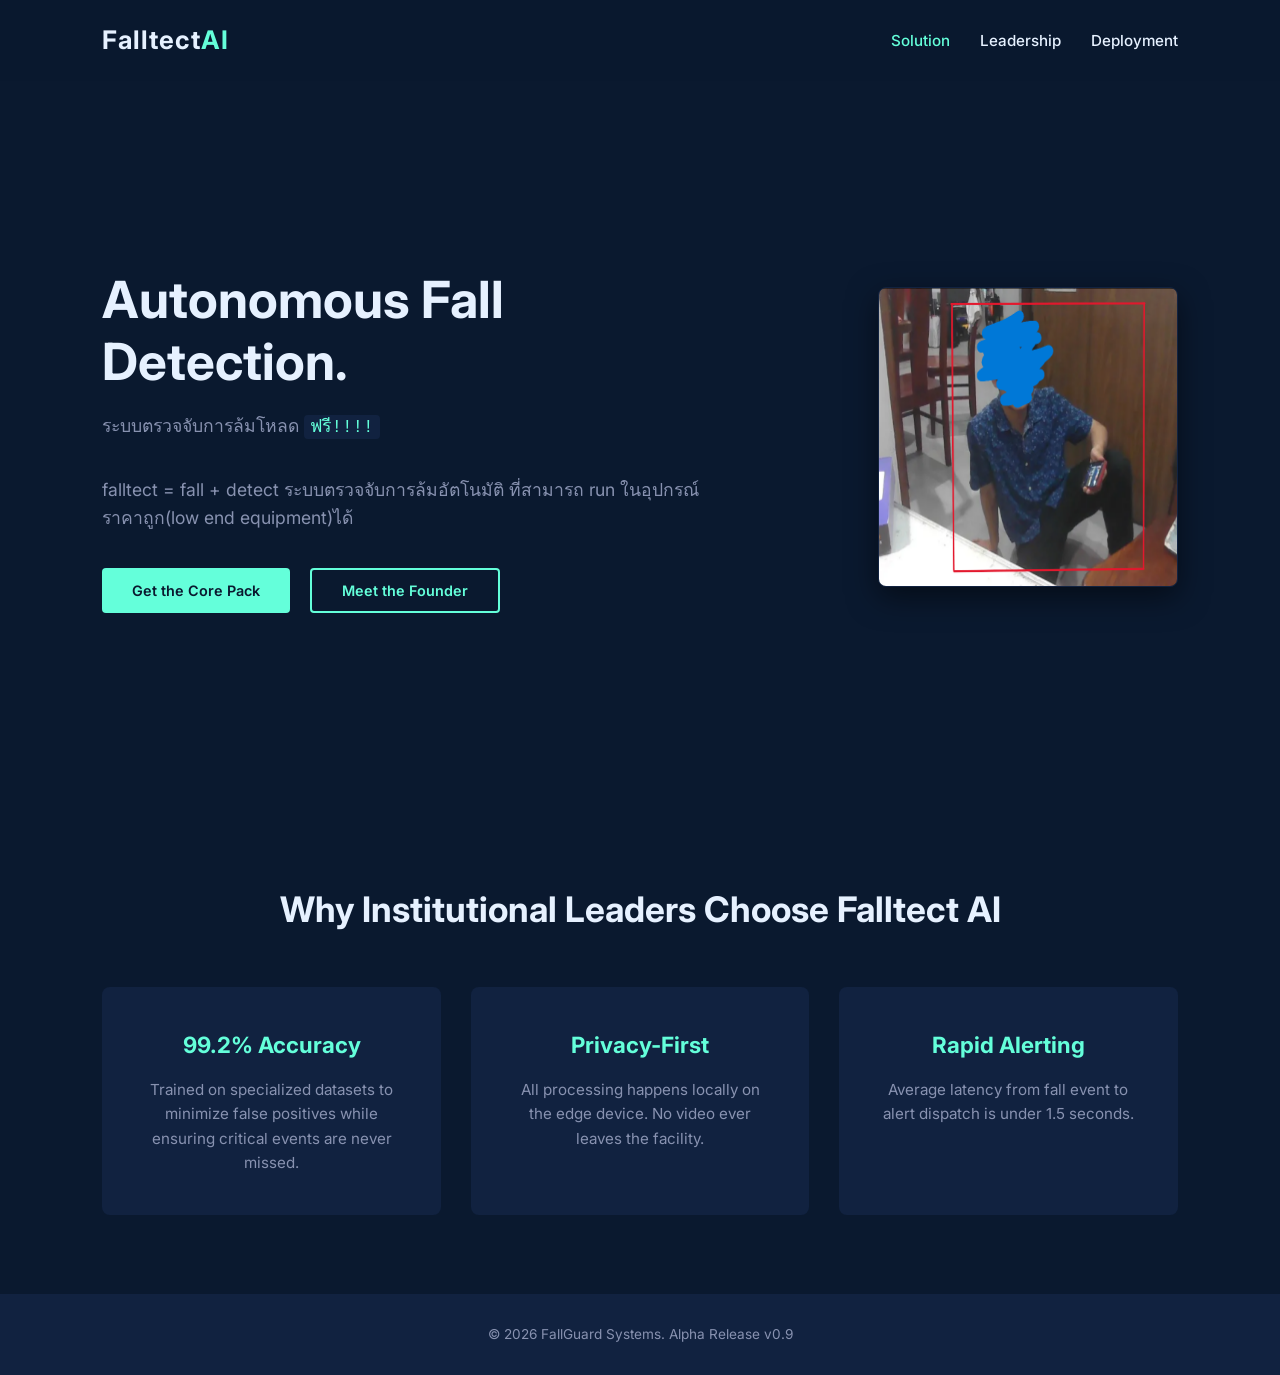
==== index.html @ 5a1389bb "first commit" ====
<!DOCTYPE html>
<html lang="en">
<head>
    <meta charset="UTF-8">
    <meta name="viewport" content="width=device-width, initial-scale=1.0">
    <title>Falltect AI | Non-Invasive Elderly Safety</title>
    <link rel="stylesheet" href="static/static.css">
    <link href="https://fonts.googleapis.com/css2?family=Inter:wght@400;600;700&display=swap" rel="stylesheet">
</head>
<body>
    <nav>
        <div class="logo">Falltect<span>AI</span></div>
        <ul class="nav-links">
            <li><a href="index.html" class="active">Solution</a></li>
            <li><a href="bio.html">Leadership</a></li>
            <li><a href="download.html">Deployment</a></li>
        </ul>
    </nav>

    <main>
        <section class="hero">
            <div class="hero-content">
                <h1>Autonomous Fall Detection.</h1>
                <p>ระบบตรวจจับการล้มโหลด <code>ฟรี!!!!</code></p>
                <p> falltect = fall + detect ระบบตรวจจับการล้มอัตโนมัติ ที่สามารถ run ในอุปกรณ์ราคาถูก(low end equipment)ได้ </p>
                <div class="cta-group">
                    <button class="btn-primary" onclick="navigateTo('download.html')">Get the Core Pack</button>
                    <button class="btn-secondary" onclick="navigateTo('bio.html')">Meet the Founder</button>
                </div>
            </div>
            <div class="hero-image">
                <img src="static/asset/alertexample.png" alt="FallGuard AI Interface" width="300" height="300">
            </div>
        </section>

        <section class="features">
            <h2>Why Institutional Leaders Choose Falltect AI</h2>
            <div class="feature-grid">
                <div class="feature-card">
                    <h3>99.2% Accuracy</h3>
                    <p>Trained on specialized datasets to minimize false positives while ensuring critical events are never missed.</p>
                </div>
                <div class="feature-card">
                    <h3>Privacy-First</h3>
                    <p>All processing happens locally on the edge device. No video ever leaves the facility.</p>
                </div>
                <div class="feature-card">
                    <h3>Rapid Alerting</h3>
                    <p>Average latency from fall event to alert dispatch is under 1.5 seconds.</p>
                </div>
            </div>
        </section>
    </main>

    <footer>
        <p>&copy; 2026 FallGuard Systems. Alpha Release v0.9</p>
    </footer>

    <script src="static/script.js"></script>
</body>
</html>
---- static/static.css ----
/* --- CSS VARIABLES & RESET --- */
:root {
    --bg-primary: #0a192f;
    --bg-secondary: #112240;
    --acc-primary: #64ffda;
    --acc-secondary: #0a192f;
    --txt-main: #e6f1ff;
    --txt-muted: #8892b0;
    --font-stack: 'Inter', -apple-system, sans-serif;
}

* { margin: 0; padding: 0; box-sizing: border-box; }

body {
    background-color: var(--bg-primary);
    color: var(--txt-main);
    font-family: var(--font-stack);
    line-height: 1.6;
    overflow-x: hidden;
}

main { padding-bottom: 80px; } /* Footer spacing */

/* --- NAVIGATION --- */
nav {
    display: flex;
    justify-content: space-between;
    align-items: center;
    padding: 20px 8%;
    background-color: rgba(10, 25, 47, 0.95);
    position: sticky;
    top: 0;
    z-index: 1000;
}

.logo {
    font-size: 1.6rem;
    font-weight: 700;
    color: var(--txt-main);
    letter-spacing: 1px;
}

.logo span { color: var(--acc-primary); }

.nav-links { display: flex; list-style: none; gap: 30px; }

.nav-links a {
    text-decoration: none;
    color: var(--txt-main);
    font-weight: 500;
    font-size: 0.95rem;
    transition: all 0.3s ease;
}

.nav-links a:hover, .nav-links a.active { color: var(--acc-primary); }

/* --- BUTTONS --- */
.btn-primary, .btn-secondary, .btn-primary-small {
    padding: 12px 30px;
    border-radius: 4px;
    font-weight: 600;
    cursor: pointer;
    transition: all 0.3s ease;
    font-family: var(--font-stack);
    font-size: 0.9rem;
}

.btn-primary {
    background-color: var(--acc-primary);
    color: var(--acc-secondary);
    border: none;
}

.btn-primary:hover { background-color: #52e0c4; transform: translateY(-2px); }

.btn-secondary {
    background-color: transparent;
    color: var(--acc-primary);
    border: 2px solid var(--acc-primary);
}

.btn-secondary:hover { background-color: rgba(100, 255, 218, 0.1); }

.btn-primary-small {
    padding: 8px 20px;
    background-color: var(--acc-primary);
    color: var(--acc-secondary);
    border: none;
    margin-top: 10px;
}

/* --- MAIN PAGE (INDEX) --- */
.hero {
    display: flex;
    align-items: center;
    justify-content: space-between;
    padding: 80px 8%;
    min-height: 80vh;
    gap: 50px;
}

.hero-content { flex: 1; max-width: 600px; }

.hero h1 { font-size: 3.2rem; line-height: 1.2; margin-bottom: 20px; }

.hero p { color: var(--txt-muted); font-size: 1.1rem; margin-bottom: 35px; }

.cta-group { display: flex; gap: 20px; }

.hero-image img {
    max-width: 100%;
    border-radius: 8px;
    box-shadow: 0 10px 30px rgba(0,0,0,0.5);
    border: 1px solid var(--bg-secondary);
}

.features { padding: 80px 8%; text-align: center; }

.features h2 { font-size: 2.2rem; margin-bottom: 50px; }

.feature-grid {
    display: grid;
    grid-template-columns: repeat(auto-fit, minmax(280px, 1fr));
    gap: 30px;
}

.feature-card {
    background-color: var(--bg-secondary);
    padding: 40px;
    border-radius: 8px;
    transition: transform 0.3s ease;
}

.feature-card:hover { transform: translateY(-5px); border-bottom: 2px solid var(--acc-primary); }

.feature-card h3 { font-size: 1.4rem; color: var(--acc-primary); margin-bottom: 15px; }

.feature-card p { color: var(--txt-muted); font-size: 0.95rem; }

/* --- BIO PAGE --- */
.bio-section { padding: 100px 8%; }

.bio-container {
    display: flex;
    gap: 60px;
    align-items: center;
    max-width: 1000px;
    margin: 0 auto;
}

.profile-img {
    width: 300px;
    height: 300px;
    border-radius: 50%;
    border: 4px solid var(--acc-primary);
    box-shadow: 0 10px 30px rgba(0,0,0,0.3);
}

.bio-text h1 { font-size: 2.8rem; margin-bottom: 5px; }

.bio-text h2 {
    font-size: 1.2rem;
    color: var(--acc-primary);
    font-weight: 500;
    margin-bottom: 25px;
    text-transform: uppercase;
    letter-spacing: 1px;
}

.bio-text p { color: var(--txt-muted); margin-bottom: 20px; max-width: 650px; }

/* --- DOWNLOAD PAGE --- */
.download-hero { text-align: center; padding: 80px 8% 40px; }

.download-hero h1 { font-size: 3rem; }

.download-hero p { color: var(--txt-muted); font-size: 1.1rem; margin-top: 10px; }

.download-grid {
    display: grid;
    grid-template-columns: 1.5fr 1fr;
    gap: 50px;
    padding: 40px 8% 80px;
}

.vdo-container, .process-container {
    background-color: var(--bg-secondary);
    padding: 40px;
    border-radius: 8px;
}

.vdo-placeholder {
    margin-top: 20px;
    border: 2px solid var(--bg-primary);
    border-radius: 4px;
    overflow: hidden;
}

.setup-steps { list-style: none; counter-reset: step; margin-top: 20px; }

.setup-steps li {
    position: relative;
    padding-left: 50px;
    margin-bottom: 30px;
}

.setup-steps li::before {
    counter-increment: step;
    content: counter(step);
    position: absolute;
    left: 0;
    top: 0;
    width: 35px;
    height: 35px;
    background-color: transparent;
    border: 2px solid var(--acc-primary);
    color: var(--acc-primary);
    border-radius: 50%;
    display: flex;
    justify-content: center;
    align-items: center;
    font-weight: 700;
}

.setup-steps strong { display: block; font-size: 1.1rem; color: var(--txt-main); margin-bottom: 5px;}

.setup-steps p { color: var(--txt-muted); font-size: 0.9rem;}

/* --- FOOTER --- */
footer {
    text-align: center;
    padding: 30px 0;
    background-color: var(--bg-secondary);
    width: 100%;
    position: absolute;
    bottom: 0;
}

footer p { color: var(--txt-muted); font-size: 0.85rem; }

html { position: relative; min-height: 100%; }

/* --- RESPONSIVE DESIGN --- */
@media (max-width: 768px) {
    nav { flex-direction: column; gap: 15px; }
    .hero { flex-direction: column; text-align: center; padding: 40px 5%; }
    .hero h1 { font-size: 2.2rem; }
    .cta-group { justify-content: center; }
    .bio-container { flex-direction: column; text-align: center; gap: 30px;}
    .download-grid { grid-template-columns: 1fr; gap: 30px;}
}

/* --- UPDATED DOWNLOAD LAYOUT --- */

.vdo-main-container {
    max-width: 900px;
    margin: 40px auto;
    padding: 0 5%;
}

.vdo-wrapper {
    position: relative;
    border: 2px solid var(--bg-secondary);
    border-radius: 12px;
    overflow: hidden;
    box-shadow: 0 20px 40px rgba(0,0,0,0.4);
}

.step-visualizer {
    padding: 60px 10%;
    display: flex;
    flex-direction: column;
    gap: 80px;
}

.step-card {
    display: grid;
    grid-template-columns: 1fr 1fr;
    align-items: center;
    gap: 60px;
}

.step-card.reverse {
    direction: rtl; /* Swaps the order of the image and text */
}

.step-card.reverse .step-info {
    direction: ltr; /* Keeps text reading correctly */
}

.step-number {
    font-size: 4rem;
    font-weight: 800;
    color: rgba(100, 255, 218, 0.1);
    display: block;
    line-height: 1;
    margin-bottom: -20px;
}

.step-info h2 {
    font-size: 2rem;
    margin-bottom: 15px;
    color: var(--acc-primary);
}

.step-info p {
    color: var(--txt-muted);
    font-size: 1.1rem;
    margin-bottom: 20px;
}

.step-image img {
    width: 100%;
    border-radius: 8px;
    border: 1px solid var(--bg-secondary);
    transition: transform 0.4s ease;
}

.step-image img:hover {
    transform: scale(1.02);
}

code {
    background: var(--bg-secondary);
    padding: 2px 6px;
    color: var(--acc-primary);
    border-radius: 4px;
}

/* Responsive fix for cards */
@media (max-width: 900px) {
    .step-card, .step-card.reverse {
        grid-template-columns: 1fr;
        text-align: center;
        direction: ltr;
    }
    .step-card.reverse .step-info { text-align: center; }
    .vdo-wrapper iframe { height: 300px; }
}

/* --- AWARDS SECTION --- */
.awards-section {
    padding: 80px 8%;
    background-color: var(--bg-secondary); /* Contrast from the main bio section */
    border-top: 1px solid rgba(100, 255, 218, 0.1);
}

.section-header {
    text-align: center;
    margin-bottom: 60px;
}

.eyebrow {
    color: var(--acc-primary);
    text-transform: uppercase;
    letter-spacing: 2px;
    font-size: 0.8rem;
    font-weight: 700;
}

.section-header h2 {
    font-size: 2.2rem;
    margin-top: 10px;
}

.awards-grid {
    max-width: 1000px;
    margin: 0 auto;
    display: flex;
    flex-direction: column;
    gap: 30px;
}

.award-item {
    display: flex;
    align-items: flex-start;
    gap: 40px;
    padding: 30px;
    background-color: var(--bg-primary);
    border-radius: 4px;
    border-left: 3px solid var(--acc-primary);
    transition: transform 0.3s ease;
}

.award-item:hover {
    transform: translateX(10px);
}

.award-year {
    font-size: 1.2rem;
    font-weight: 700;
    color: var(--acc-primary);
    min-width: 60px;
}

.award-content h3 {
    font-size: 1.3rem;
    margin-bottom: 8px;
    color: var(--txt-main);
}

.award-content p {
    color: var(--txt-muted);
    font-size: 1rem;
    line-height: 1.5;
}

/* Mobile Fix */
@media (max-width: 768px) {
    .award-item {
        flex-direction: column;
        gap: 10px;
    }
}
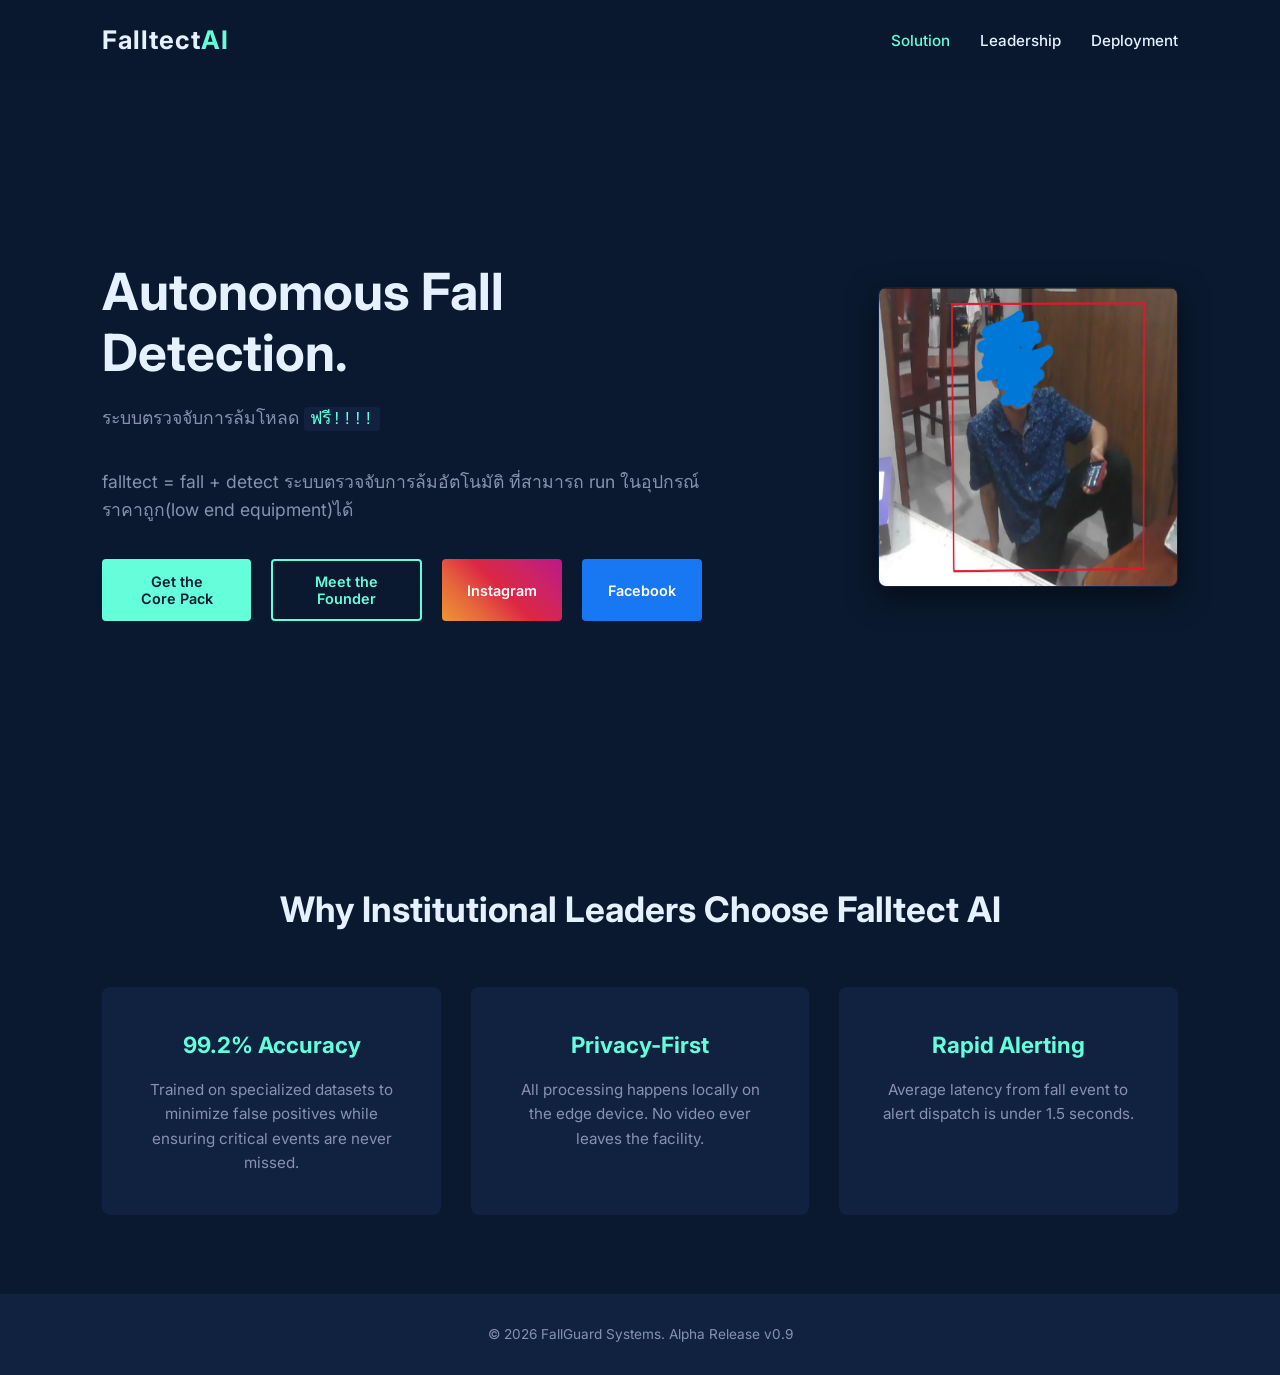
==== commit 3a5ecd5b: "Your descriptive message" ====
--- a/index.html
+++ b/index.html
@@ -26,6 +26,8 @@
                 <div class="cta-group">
                     <button class="btn-primary" onclick="navigateTo('download.html')">Get the Core Pack</button>
                     <button class="btn-secondary" onclick="navigateTo('bio.html')">Meet the Founder</button>
+                    <button class="btn-social btn-ig" onclick="window.open('https://www.instagram.com/nottofall_project/', '_blank')">Instagram</button>
+                    <button class="btn-social btn-fb" onclick="window.open('https://www.facebook.com/profile.php?id=61574333881825', '_blank')">Facebook</button>
                 </div>
             </div>
             <div class="hero-image">
--- a/static/static.css
+++ b/static/static.css
@@ -77,6 +77,38 @@
     background-color: transparent;
     color: var(--acc-primary);
     border: 2px solid var(--acc-primary);
+}.btn-social {
+    padding: 12px 30px;
+    border-radius: 4px; /* Synced to your brand standard */
+    font-weight: 600;
+    cursor: pointer;
+    transition: all 0.3s ease;
+    font-family: var(--font-stack); /* Use your global brand font */
+    font-size: 0.9rem;
+    display: inline-flex;
+    align-items: center;
+    justify-content: center;
+    text-decoration: none;
+    border: none;
+}
+
+/* --- SOCIAL SPECIFIC OVERRIDES --- */
+.btn-social {
+    min-width: 120px;
+    color: #ffffff !important; /* Ensure white text regardless of global link styles */
+}
+
+.btn-ig {
+    background: linear-gradient(45deg, #f09433 0%, #e6683c 25%, #dc2743 50%, #cc2366 75%, #bc1888 100%);
+}
+
+.btn-fb {
+    background-color: #1877F2;
+}
+.btn-social:hover { 
+    filter: brightness(1.1);
+    transform: translateY(-2px); 
+    box-shadow: 0 4px 12px rgba(0, 0, 0, 0.15);
 }
 
 .btn-secondary:hover { background-color: rgba(100, 255, 218, 0.1); }
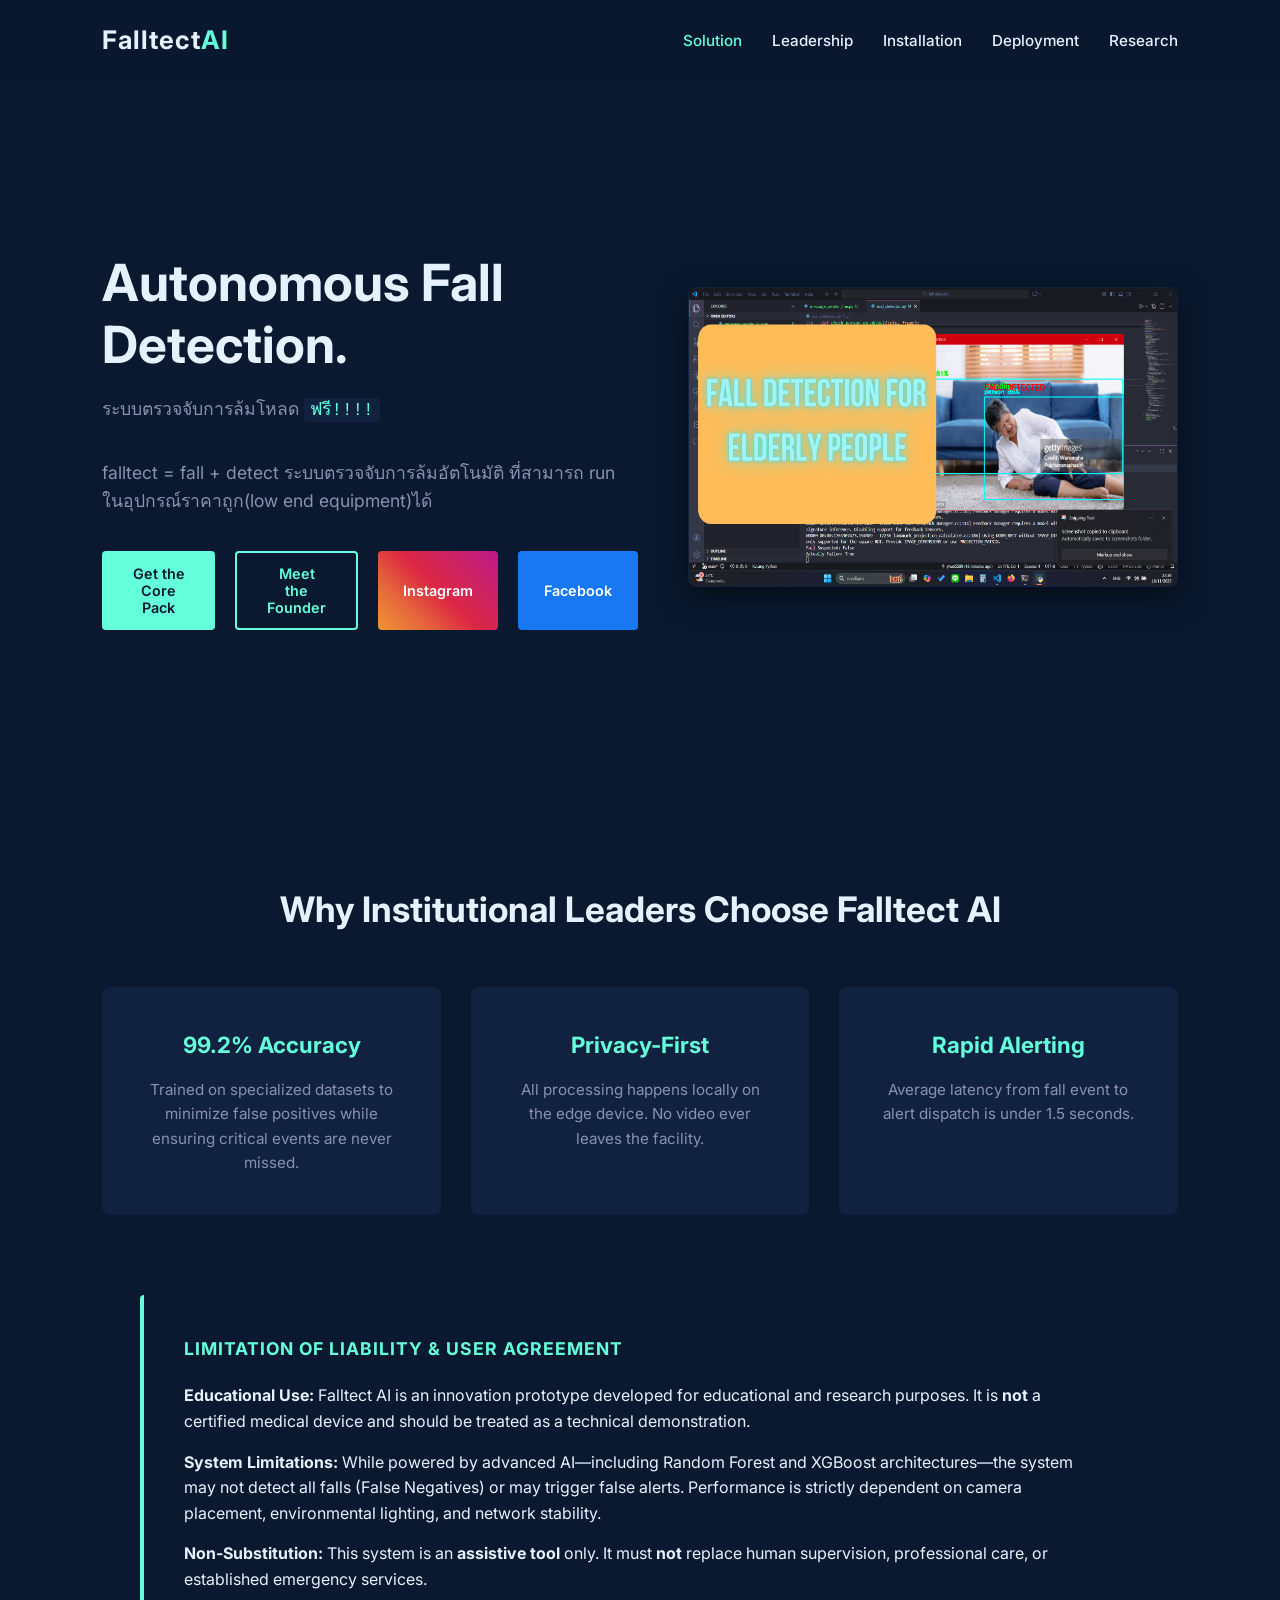
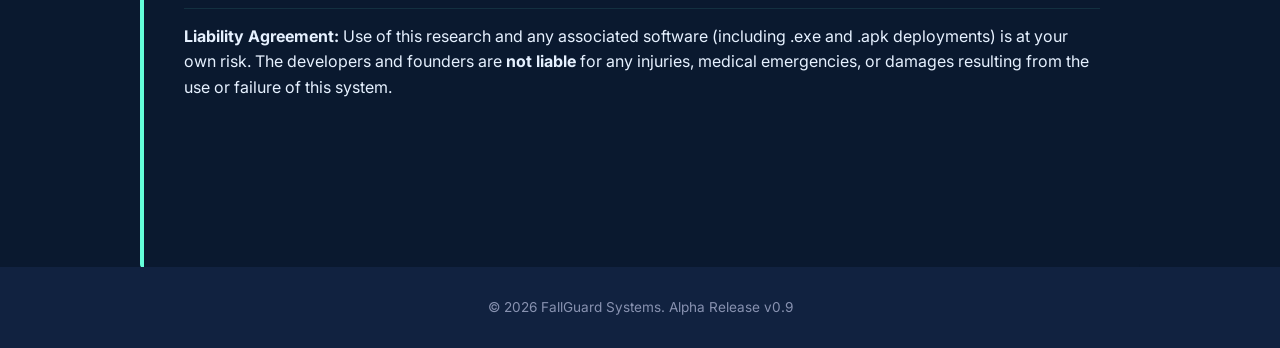
==== commit cb9c770c: "add deployment history" ====
--- a/index.html
+++ b/index.html
@@ -13,7 +13,9 @@
         <ul class="nav-links">
             <li><a href="index.html" class="active">Solution</a></li>
             <li><a href="bio.html">Leadership</a></li>
-            <li><a href="download.html">Deployment</a></li>
+            <li><a href="download.html">Installation</a></li>
+            <li><a href="deployment.html">Deployment</a></li>
+            <li><a href="research_paper.html">Research</a></li>
         </ul>
     </nav>
 
@@ -31,7 +33,7 @@
                 </div>
             </div>
             <div class="hero-image">
-                <img src="static/asset/alertexample.png" alt="FallGuard AI Interface" width="300" height="300">
+                <img src="static/asset/fall detection for elderly people.png" alt="FallGuard AI Interface" width="600" height="300">
             </div>
         </section>
 
@@ -52,6 +54,32 @@
                 </div>
             </div>
         </section>
+        <section class="disclaimer-container">
+            <h3>Limitation of Liability & User Agreement</h3>
+            <div class="disclaimer-content">
+                <p>
+                    <strong>Educational Use:</strong> Falltect AI is an innovation prototype developed for educational and research purposes. 
+                    It is <strong>not</strong> a certified medical device and should be treated as a technical demonstration.
+                </p>
+                <p style="margin-top: 15px;">
+                    <strong>System Limitations:</strong> While powered by advanced AI—including Random Forest and XGBoost architectures—the system may not detect all falls (False Negatives) or may trigger false alerts. 
+                    Performance is strictly dependent on camera placement, environmental lighting, and network stability.
+                </p>
+                <p style="margin-top: 15px;">
+                    <strong>Non-Substitution:</strong> This system is an <strong>assistive tool</strong> only. 
+                    It must <strong>not</strong> replace human supervision, professional care, or established emergency services.
+                </p>
+                <p style="margin-top: 15px; border-top: 1px solid rgba(100, 255, 218, 0.1); padding-top: 15px;">
+                    <strong>Liability Agreement:</strong> Use of this research and any associated software (including .exe and .apk deployments) is at your own risk. 
+                    The developers and founders are <strong>not liable</strong> for any injuries, medical emergencies, or damages resulting from the use or failure of this system.
+                </p>
+            </div>
+            <br>
+            <br>
+            <br>
+            <br>
+            <br>
+        </section>
     </main>
 
     <footer>
--- a/static/static.css
+++ b/static/static.css
@@ -443,4 +443,268 @@
         flex-direction: column;
         gap: 10px;
     }
+}
+
+/* --- DISCLAIMER SECTION --- */
+.disclaimer-section {
+    padding: 60px 8%;
+    background-color: var(--bg-secondary);
+    border-top: 1px solid rgba(100, 255, 218, 0.1);
+}
+
+.disclaimer-container {
+    max-width: 1000px;
+    margin: 0 auto;
+    background-color: var(--bg-primary);
+    padding: 40px;
+    border-left: 4px solid var(--acc-primary); /* The "Notice" Accent */
+    border-radius: 4px;
+}
+
+.disclaimer-container h3 {
+    color: var(--acc-primary);
+    font-size: 1.1rem;
+    margin-bottom: 20px;
+    text-transform: uppercase;
+    letter-spacing: 1px;
+}
+
+.disclaimer-list {
+    list-style: none;
+    display: grid;
+    gap: 15px;
+}
+
+.disclaimer-list li {
+    font-size: 0.9rem;
+    color: var(--txt-muted);
+    line-height: 1.6;
+}
+
+.disclaimer-list li strong {
+    color: var(--txt-main);
+    display: block;
+    margin-bottom: 2px;
+}
+
+/* Ensure the social buttons inside the disclaimer align properly */
+.disclaimer-footer {
+    margin-top: 30px;
+    display: flex;
+    gap: 15px;
+    flex-wrap: wrap;
+}
+
+.field-grid {
+    display: grid;
+    grid-template-columns: repeat(auto-fit, minmax(300px, 1fr));
+    gap: 25px;
+    margin-top: 40px;
+}
+
+.field-card {
+    background-color: var(--bg-secondary);
+    padding: 30px;
+    border-radius: 8px;
+    border-top: 4px solid var(--acc-primary);
+    transition: transform 0.3s ease;
+}
+
+.field-card.demo {
+    border-top: 4px solid #f09433; /* Distinct color for Demo vs Hospital */
+}
+
+.field-card:hover {
+    transform: translateY(-5px);
+}
+
+.field-tag {
+    font-size: 0.7rem;
+    font-weight: 800;
+    text-transform: uppercase;
+    color: var(--acc-primary);
+    margin-bottom: 10px;
+    letter-spacing: 1px;
+}
+
+.field-card.demo .field-tag {
+    color: #f09433;
+}
+
+.field-card h3 {
+    margin-bottom: 5px;
+    font-size: 1.4rem;
+}
+
+.field-meta {
+    color: var(--txt-muted);
+    font-size: 0.85rem;
+    margin-bottom: 20px;
+    font-style: italic;
+}
+
+.field-details {
+    list-style: none;
+    font-size: 0.95rem;
+    color: var(--txt-main);
+}
+
+.field-details li {
+    margin-bottom: 10px;
+    padding-left: 20px;
+    position: relative;
+}
+
+.field-details li::before {
+    content: "→";
+    position: absolute;
+    left: 0;
+    color: var(--acc-primary);
+}
+/* --- FIELD CARD PHOTO GALLERY --- */
+.field-gallery {
+    display: grid;
+    grid-template-columns: 1fr 1fr; /* Two pictures side-by-side */
+    gap: 15px;
+    margin: 20px 0;
+}
+
+.field-photo {
+    position: relative;
+    border-radius: 6px;
+    overflow: hidden;
+    border: 1px solid rgba(100, 255, 218, 0.1);
+    background: var(--bg-primary);
+    aspect-ratio: 4 / 3; /* Keeps all photos uniform */
+}
+
+.field-photo img {
+    width: 100%;
+    height: 100%;
+    object-fit: cover;
+    transition: transform 0.3s ease;
+    opacity: 0.8; /* Slightly dimmed for the aesthetic */
+}
+
+.field-photo:hover img {
+    transform: scale(1.05);
+    opacity: 1;
+}
+
+.field-photo span {
+    position: absolute;
+    bottom: 0;
+    left: 0;
+    right: 0;
+    padding: 5px 10px;
+    background: rgba(10, 25, 47, 0.8);
+    color: var(--acc-primary);
+    font-size: 0.7rem;
+    font-weight: 600;
+    text-transform: uppercase;
+    letter-spacing: 1px;
+}
+
+/* Mobile fix for photos */
+@media (max-width: 480px) {
+    .field-gallery {
+        grid-template-columns: 1fr; /* Stack photos on small screens */
+    }
+}
+
+/* --- TIMELINE DESIGN --- */
+.milestone-container {
+    padding: 80px 0;
+    max-width: 900px;
+    margin: 0 auto;
+}
+
+.timeline {
+    position: relative;
+    padding-left: 30px;
+}
+
+/* Vertical Line */
+.timeline::before {
+    content: '';
+    position: absolute;
+    left: 7px;
+    top: 5px;
+    bottom: 5px;
+    width: 2px;
+    background: rgba(100, 255, 218, 0.1);
+}
+
+.timeline-item {
+    position: relative;
+    margin-bottom: 50px;
+}
+
+.timeline-dot {
+    position: absolute;
+    left: -30px;
+    top: 5px;
+    width: 16px;
+    height: 16px;
+    border-radius: 50%;
+    background: var(--bg-secondary);
+    border: 2px solid var(--acc-primary);
+    z-index: 2;
+}
+
+.timeline-dot.live {
+    background: var(--acc-primary);
+    box-shadow: 0 0 10px var(--acc-primary);
+}
+
+.timeline-content {
+    background: var(--bg-secondary);
+    padding: 25px;
+    border-radius: 8px;
+    border: 1px solid rgba(100, 255, 218, 0.05);
+    transition: all 0.3s ease;
+}
+
+.timeline-content:hover {
+    border-color: var(--acc-primary);
+    transform: translateX(10px);
+}
+
+.timeline-date {
+    font-size: 0.8rem;
+    color: var(--acc-primary);
+    font-weight: 700;
+    text-transform: uppercase;
+    margin-bottom: 10px;
+    letter-spacing: 1px;
+}
+
+.timeline-title {
+    font-size: 1.3rem;
+    font-weight: 700;
+    margin-bottom: 10px;
+    display: flex;
+    align-items: center;
+    gap: 15px;
+}
+
+.tag-live {
+    font-size: 0.7rem;
+    padding: 3px 8px;
+    background: rgba(100, 255, 218, 0.1);
+    border: 1px solid var(--acc-primary);
+    border-radius: 4px;
+    color: var(--acc-primary);
+}
+
+.timeline-content p {
+    color: var(--txt-muted);
+    font-size: 0.95rem;
+    line-height: 1.6;
+}
+
+@media (max-width: 768px) {
+    .timeline-content {
+        padding: 20px;
+    }
 }
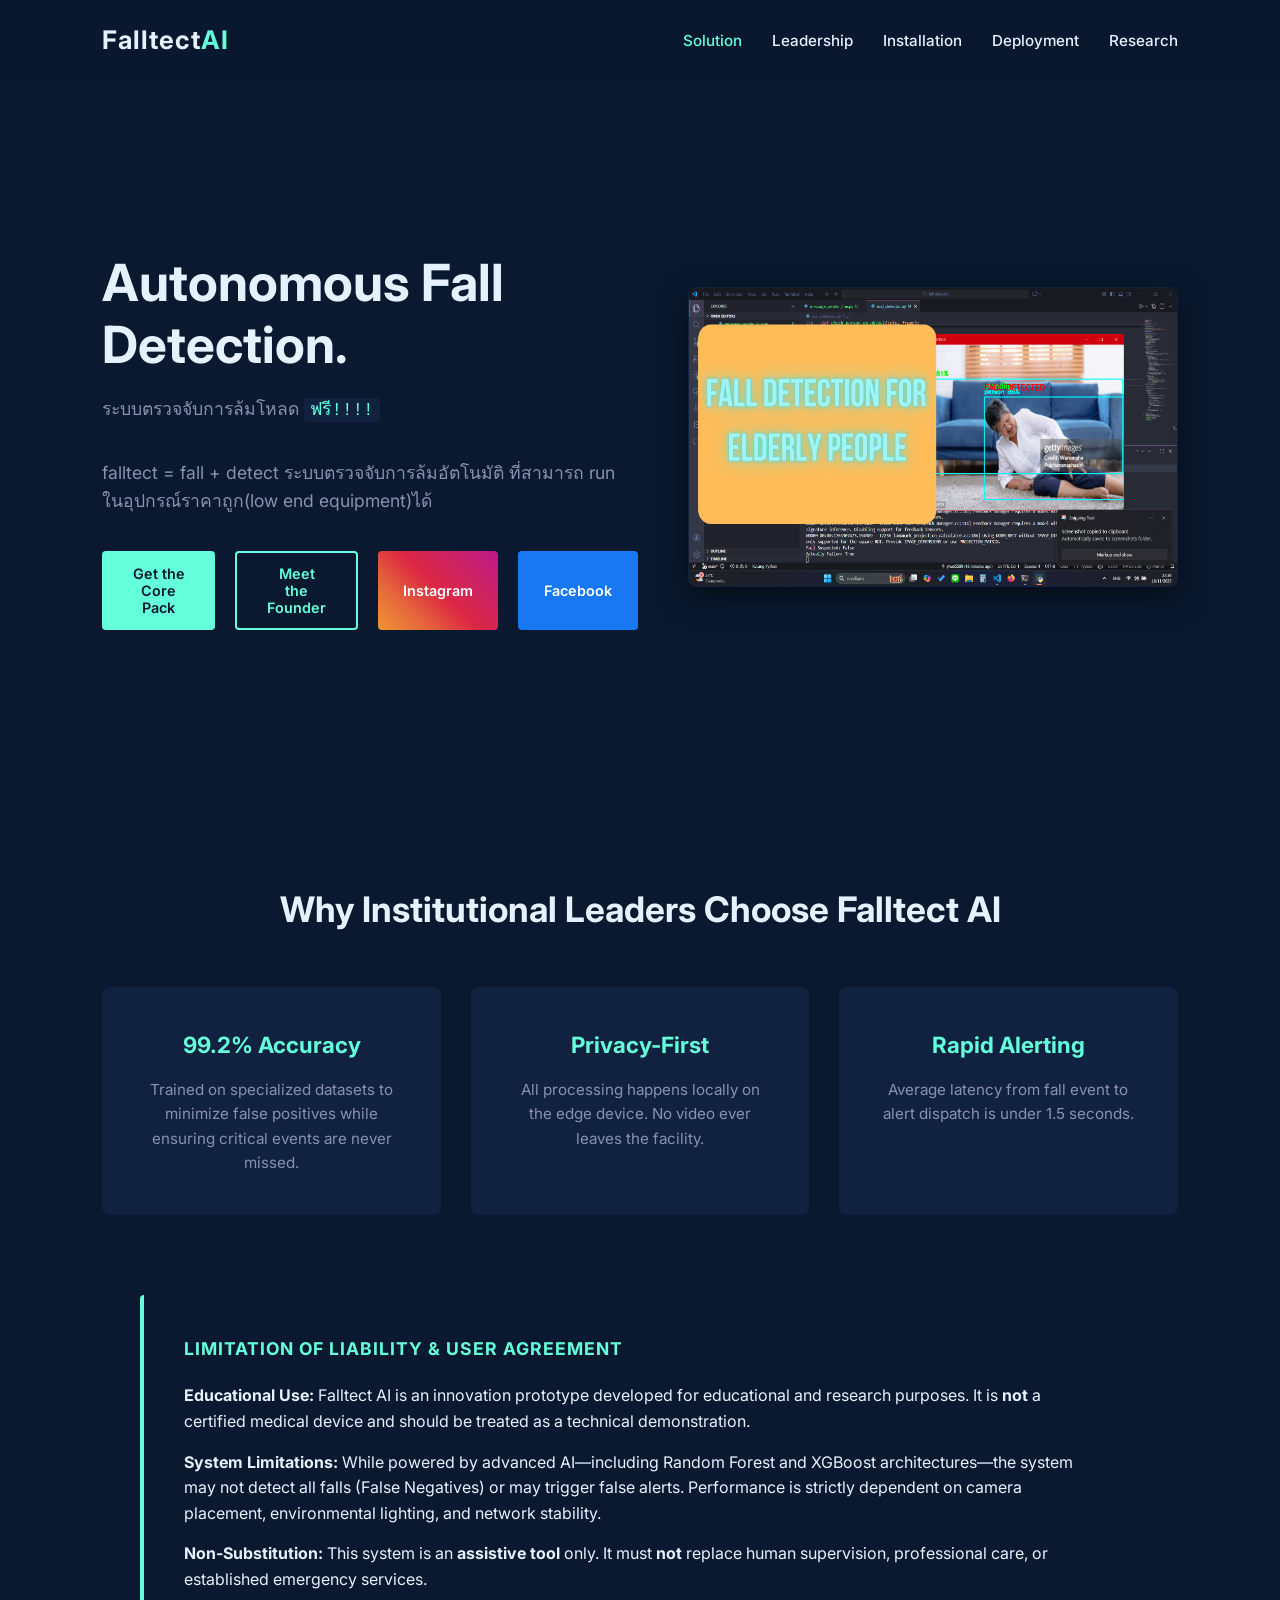
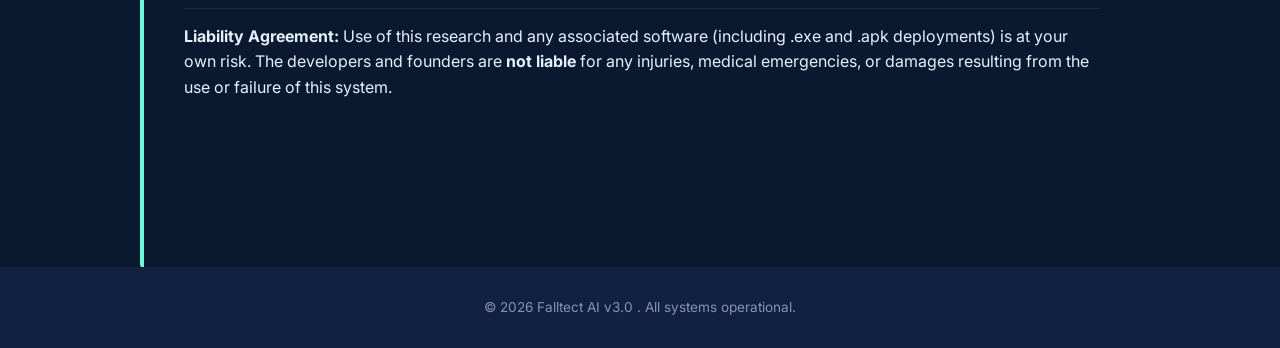
==== commit 577dca5e: "change footer" ====
--- a/index.html
+++ b/index.html
@@ -83,7 +83,7 @@
     </main>
 
     <footer>
-        <p>&copy; 2026 FallGuard Systems. Alpha Release v0.9</p>
+        <p>&copy; 2026 Falltect AI v3.0 . All systems operational.</p>
     </footer>
 
     <script src="static/script.js"></script>
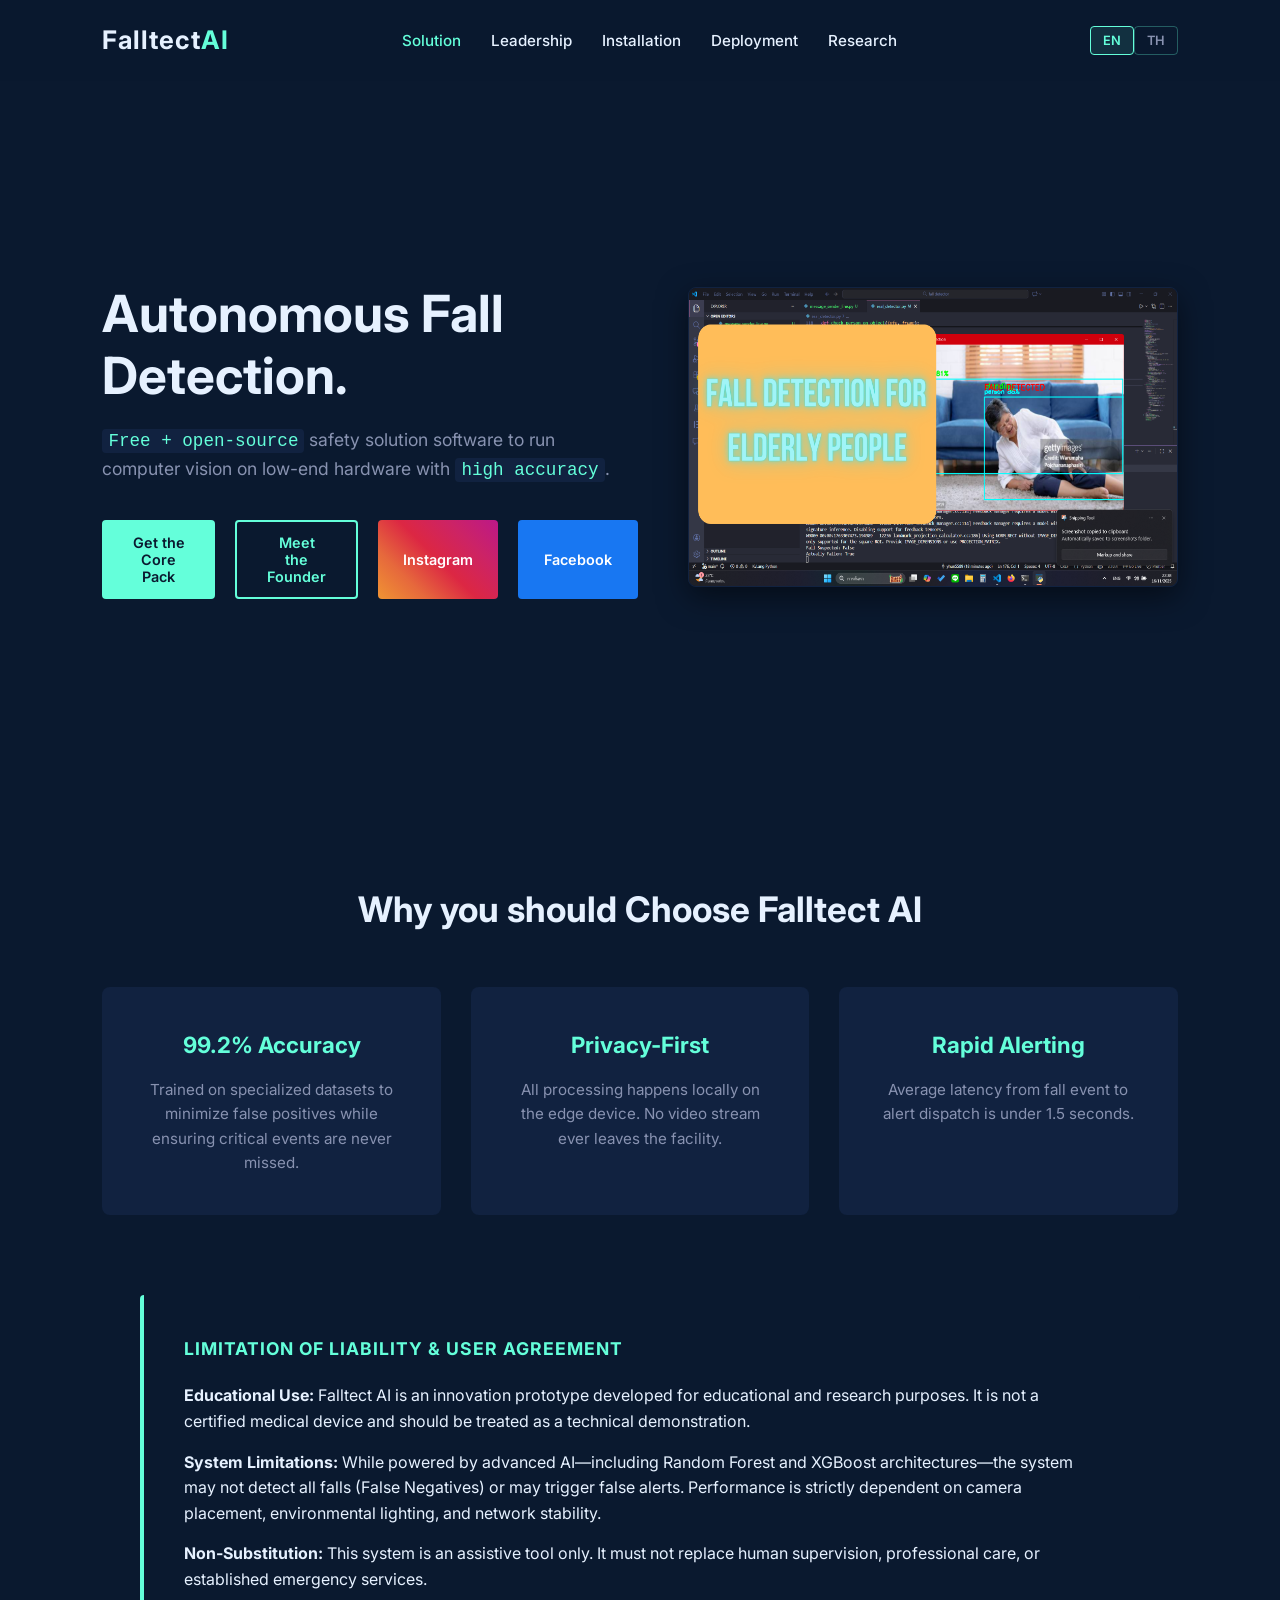
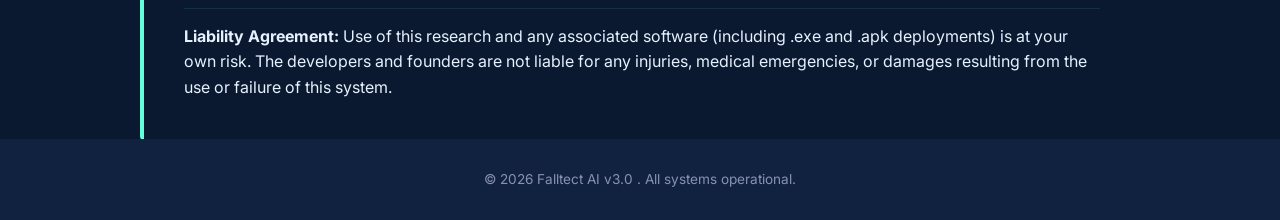
==== commit be11e9ab: "Your descriptive commit message" ====
--- a/index.html
+++ b/index.html
@@ -17,17 +17,27 @@
             <li><a href="deployment.html">Deployment</a></li>
             <li><a href="research_paper.html">Research</a></li>
         </ul>
+        <!-- Integrated Clean Language Switcher Element -->
+        <div class="lang-switcher-container">
+            <button class="lang-btn" data-lang-select="en">EN</button>
+            <button class="lang-btn" data-lang-select="th">TH</button>
+        </div>
     </nav>
 
     <main>
         <section class="hero">
             <div class="hero-content">
-                <h1>Autonomous Fall Detection.</h1>
-                <p>ระบบตรวจจับการล้มโหลด <code>ฟรี!!!!</code></p>
-                <p> falltect = fall + detect ระบบตรวจจับการล้มอัตโนมัติ ที่สามารถ run ในอุปกรณ์ราคาถูก(low end equipment)ได้ </p>
+                <h1 data-en="Autonomous Fall Detection." data-th="ระบบตรวจจับการล้มอัตโนมัติ">Autonomous Fall Detection.</h1>
+                
+                <!-- Cleaned up the messy mixed languages and raw code tags -->
+                <p data-en="<code>Free + open-source</code> safety solution software to run computer vision on low-end hardware with <code>high accuracy</code>." 
+                   data-th="ระบบตรวจจับการล้มอัตโนมัติประสิทธิภาพสูง เปิดให้ใช้งานฟรี ออกแบบมาเพื่อประมวลผลบนอุปกรณ์ฮาร์ดแวร์ทั่วไปได้ โดยไม่ต้องพึ่งพาคอมพิวเตอร์สเปกสูง">
+                    An open-source, edge-optimized safety solution designed to run local computer vision on low-end hardware without compromising privacy.
+                </p>
+                
                 <div class="cta-group">
-                    <button class="btn-primary" onclick="navigateTo('download.html')">Get the Core Pack</button>
-                    <button class="btn-secondary" onclick="navigateTo('bio.html')">Meet the Founder</button>
+                    <button class="btn-primary" onclick="navigateTo('download.html')" data-en="Get the Core Pack" data-th="ดาวน์โหลดซอฟต์แวร์">Get the Core Pack</button>
+                    <button class="btn-secondary" onclick="navigateTo('bio.html')" data-en="Meet the Founder" data-th="เกี่ยวกับผู้พัฒนา">Meet the Founder</button>
                     <button class="btn-social btn-ig" onclick="window.open('https://www.instagram.com/nottofall_project/', '_blank')">Instagram</button>
                     <button class="btn-social btn-fb" onclick="window.open('https://www.facebook.com/profile.php?id=61574333881825', '_blank')">Facebook</button>
                 </div>
@@ -38,47 +48,64 @@
         </section>
 
         <section class="features">
-            <h2>Why Institutional Leaders Choose Falltect AI</h2>
+            <h2 data-en="Why you should Choose Falltect AI" data-th="ทำไมองค์กรชั้นนำจึงเลือก Falltect AI">Why Institutional Leaders Choose Falltect AI</h2>
             <div class="feature-grid">
                 <div class="feature-card">
-                    <h3>99.2% Accuracy</h3>
-                    <p>Trained on specialized datasets to minimize false positives while ensuring critical events are never missed.</p>
+                    <h3 data-en="99.2% Accuracy" data-th="ความแม่นยำ 99.2%">99.2% Accuracy</h3>
+                    <p data-en="Trained on specialized datasets to minimize false positives while ensuring critical events are never missed." 
+                       data-th="ทดสอบและฝึกฝนระบบด้วยชุดข้อมูลเฉพาะทาง เพื่อลดการแจ้งเตือนผิดพลาด (False Positives) และไม่พลาดทุกเหตุการณ์สำคัญ">
+                        Trained on specialized datasets to minimize false positives while ensuring critical events are never missed.
+                    </p>
                 </div>
                 <div class="feature-card">
-                    <h3>Privacy-First</h3>
-                    <p>All processing happens locally on the edge device. No video ever leaves the facility.</p>
+                    <h3 data-en="Privacy-First" data-th="ระบบรักษาความเป็นส่วนตัว">Privacy-First</h3>
+                    <p data-en="All processing happens locally on the edge device. No video stream ever leaves the facility." 
+                       data-th="การประมวลผลทั้งหมดเกิดขึ้นภายในอุปกรณ์ (Edge Device) ข้อมูลวิดีโอจะไม่ถูกส่งออกภายนอกหน่วยงาน เพื่อความปลอดภัยสูงสุด">
+                        All processing happens locally on the edge device. No video ever leaves the facility.
+                    </p>
                 </div>
                 <div class="feature-card">
-                    <h3>Rapid Alerting</h3>
-                    <p>Average latency from fall event to alert dispatch is under 1.5 seconds.</p>
+                    <h3 data-en="Rapid Alerting" data-th="แจ้งเตือนทันท่วงที">Rapid Alerting</h3>
+                    <p data-en="Average latency from fall event to alert dispatch is under 1.5 seconds." 
+                       data-th="ความหน่วงเฉลี่ยตั้งแต่เริ่มล้มจนถึงการส่งสัญญาณแจ้งเตือน ต่ำกว่า 1.5 วินาที">
+                        Average latency from fall event to alert dispatch is under 1.5 seconds.
+                    </p>
                 </div>
             </div>
         </section>
+
         <section class="disclaimer-container">
-            <h3>Limitation of Liability & User Agreement</h3>
+            <h3 data-en="Limitation of Liability & User Agreement" data-th="ข้อจำกัดความรับผิดชอบและข้อตกลงการใช้งาน">Limitation of Liability & User Agreement</h3>
             <div class="disclaimer-content">
                 <p>
-                    <strong>Educational Use:</strong> Falltect AI is an innovation prototype developed for educational and research purposes. 
-                    It is <strong>not</strong> a certified medical device and should be treated as a technical demonstration.
+                    <strong data-en="Educational Use:" data-th="วัตถุประสงค์การใช้งานเพื่อการศึกษา:">Educational Use:</strong> 
+                    <span data-en="Falltect AI is an innovation prototype developed for educational and research purposes. It is not a certified medical device and should be treated as a technical demonstration." 
+                          data-th="Falltect AI เป็นต้นแบบนวัตกรรมที่พัฒนาขึ้นเพื่อวัตถุประสงค์ทางการศึกษาและการวิจัย เทคโนโลยีนี้ไม่ใช่เครื่องมือทางการแพทย์ที่ได้รับการรับรอง และควรใช้เป็นระบบสาธิตทางเทคนิคเท่านั้น">
+                        Falltect AI is an innovation prototype developed for educational and research purposes. It is not a certified medical device and should be treated as a technical demonstration.
+                    </span>
                 </p>
                 <p style="margin-top: 15px;">
-                    <strong>System Limitations:</strong> While powered by advanced AI—including Random Forest and XGBoost architectures—the system may not detect all falls (False Negatives) or may trigger false alerts. 
-                    Performance is strictly dependent on camera placement, environmental lighting, and network stability.
+                    <strong data-en="System Limitations:" data-th="ข้อจำกัดของระบบ:">System Limitations:</strong> 
+                    <span data-en="While powered by advanced AI—including Random Forest and XGBoost architectures—the system may not detect all falls (False Negatives) or may trigger false alerts. Performance is strictly dependent on camera placement, environmental lighting, and network stability."
+                          data-th="แม้ว่าระบบจะขับเคลื่อนด้วยสถาปัตยกรรม AI ขั้นสูงรวมถึง Random Forest และ XGBoost แต่ระบบอาจไม่ได้ตรวจจับการล้มได้ครบทั้งหมด 100% หรืออาจเกิดการแจ้งเตือนผิดพลาดได้ ประสิทธิภาพของระบบขึ้นอยู่กับการจัดวางตำแหน่งกล้อง แสงสว่างในสภาพแวดล้อม และความเสถียรของเครือข่าย">
+                        While powered by advanced AI—including Random Forest and XGBoost architectures—the system may not detect all falls (False Negatives) or may trigger false alerts. Performance is strictly dependent on camera placement, environmental lighting, and network stability.
+                    </span>
                 </p>
                 <p style="margin-top: 15px;">
-                    <strong>Non-Substitution:</strong> This system is an <strong>assistive tool</strong> only. 
-                    It must <strong>not</strong> replace human supervision, professional care, or established emergency services.
+                    <strong data-en="Non-Substitution:" data-th="ข้อพิจารณาการใช้งาน:">Non-Substitution:</strong> 
+                    <span data-en="This system is an assistive tool only. It must not replace human supervision, professional care, or established emergency services."
+                          data-th="ระบบนี้เป็นเพียงเครื่องมือช่วยเหลือทางเทคโนโลยีเท่านั้น ไม่สามารถทดแทนการดูแลโดยมนุษย์ การพยาบาลวิชาชีพ หรือระบบบริการฉุกเฉินหลักได้">
+                        This system is an assistive tool only. It must not replace human supervision, professional care, or established emergency services.
+                    </span>
                 </p>
                 <p style="margin-top: 15px; border-top: 1px solid rgba(100, 255, 218, 0.1); padding-top: 15px;">
-                    <strong>Liability Agreement:</strong> Use of this research and any associated software (including .exe and .apk deployments) is at your own risk. 
-                    The developers and founders are <strong>not liable</strong> for any injuries, medical emergencies, or damages resulting from the use or failure of this system.
+                    <strong data-en="Liability Agreement:" data-th="ข้อตกลงความรับผิดชอบ:">Liability Agreement:</strong> 
+                    <span data-en="Use of this research and any associated software (including .exe and .apk deployments) is at your own risk. The developers and founders are not liable for any injuries, medical emergencies, or damages resulting from the use or failure of this system."
+                          data-th="การใช้งานซอฟต์แวร์นี้ (รวมถึงการใช้งานผ่านไฟล์ .exe และ .apk) เป็นความเสี่ยงของผู้ใช้เอง ผู้พัฒนาและผู้ก่อตั้งจะไม่รับผิดชอบต่อการบาดเจ็บ เหตุฉุกเฉินทางการแพทย์ หรือความเสียหายใด ๆ ที่เกิดจากการใช้งานหรือความล้มเหลวของระบบนี้">
+                        Use of this research and any associated software (including .exe and .apk deployments) is at your own risk. The developers and founders are not liable for any injuries, medical emergencies, or damages resulting from the use or failure of this system.
+                    </span>
                 </p>
             </div>
-            <br>
-            <br>
-            <br>
-            <br>
-            <br>
         </section>
     </main>
 
--- a/static/static.css
+++ b/static/static.css
@@ -299,17 +299,28 @@
 }
 
 .step-visualizer {
-    padding: 60px 10%;
+    padding: 40px 10%;   /* Reduced top/bottom padding from 60px */
     display: flex;
     flex-direction: column;
-    gap: 80px;
+    gap: 40px;           /* Cut the gap in half (Was 80px) */
 }
 
 .step-card {
     display: grid;
-    grid-template-columns: 1fr 1fr;
-    align-items: center;
-    gap: 60px;
+    grid-template-columns: 1.2fr 0.8fr; /* Gives text more weight, keeps image area naturally smaller */
+    align-items: center;
+    gap: 40px;           /* Tightened up internal grid spacing from 60px */
+    background-color: var(--bg-secondary); /* Optional: gives a clean subtle card backing */
+    padding: 30px;
+    border-radius: 8px;
+    border: 1px solid rgba(100, 255, 218, 0.05);
+}
+
+.step-image {
+    display: flex;
+    justify-content: center;
+    align-items: center;
+    width: 100%;
 }
 
 .step-card.reverse {
@@ -343,13 +354,15 @@
 
 .step-image img {
     width: 100%;
-    border-radius: 8px;
-    border: 1px solid var(--bg-secondary);
-    transition: transform 0.4s ease;
+    max-width: 280px;    /* Explicitly limits the size of the asset safely without breaking layout constraints */
+    height: auto;
+    border-radius: 6px;
+    border: 1px solid rgba(100, 255, 218, 0.1);
+    transition: transform 0.3s ease;
 }
 
 .step-image img:hover {
-    transform: scale(1.02);
+    transform: scale(1.03); /* Subtle, high-end hover micro-interaction */
 }
 
 code {
@@ -707,4 +720,43 @@
     .timeline-content {
         padding: 20px;
     }
+}
+
+/* --- LANGUAGE SWITCHER NAV BUTTON --- */
+.lang-switcher-container {
+    display: flex;
+    align-items: center;
+    margin-left: 20px;
+}
+
+.lang-btn {
+    background: transparent;
+    border: 1px solid rgba(100, 255, 218, 0.3);
+    color: var(--txt-muted);
+    padding: 6px 12px;
+    font-size: 0.8rem;
+    font-weight: 600;
+    cursor: pointer;
+    border-radius: 4px;
+    transition: all 0.3s ease;
+    font-family: var(--font-stack);
+}
+
+.lang-btn:hover {
+    border-color: var(--acc-primary);
+    color: var(--acc-primary);
+}
+
+.lang-btn.active {
+    background-color: rgba(100, 255, 218, 0.1);
+    border-color: var(--acc-primary);
+    color: var(--acc-primary);
+}
+
+/* Fix for responsive layout alignment */
+@media (max-width: 768px) {
+    .lang-switcher-container {
+        margin-left: 0;
+        margin-top: 10px;
+    }
 }
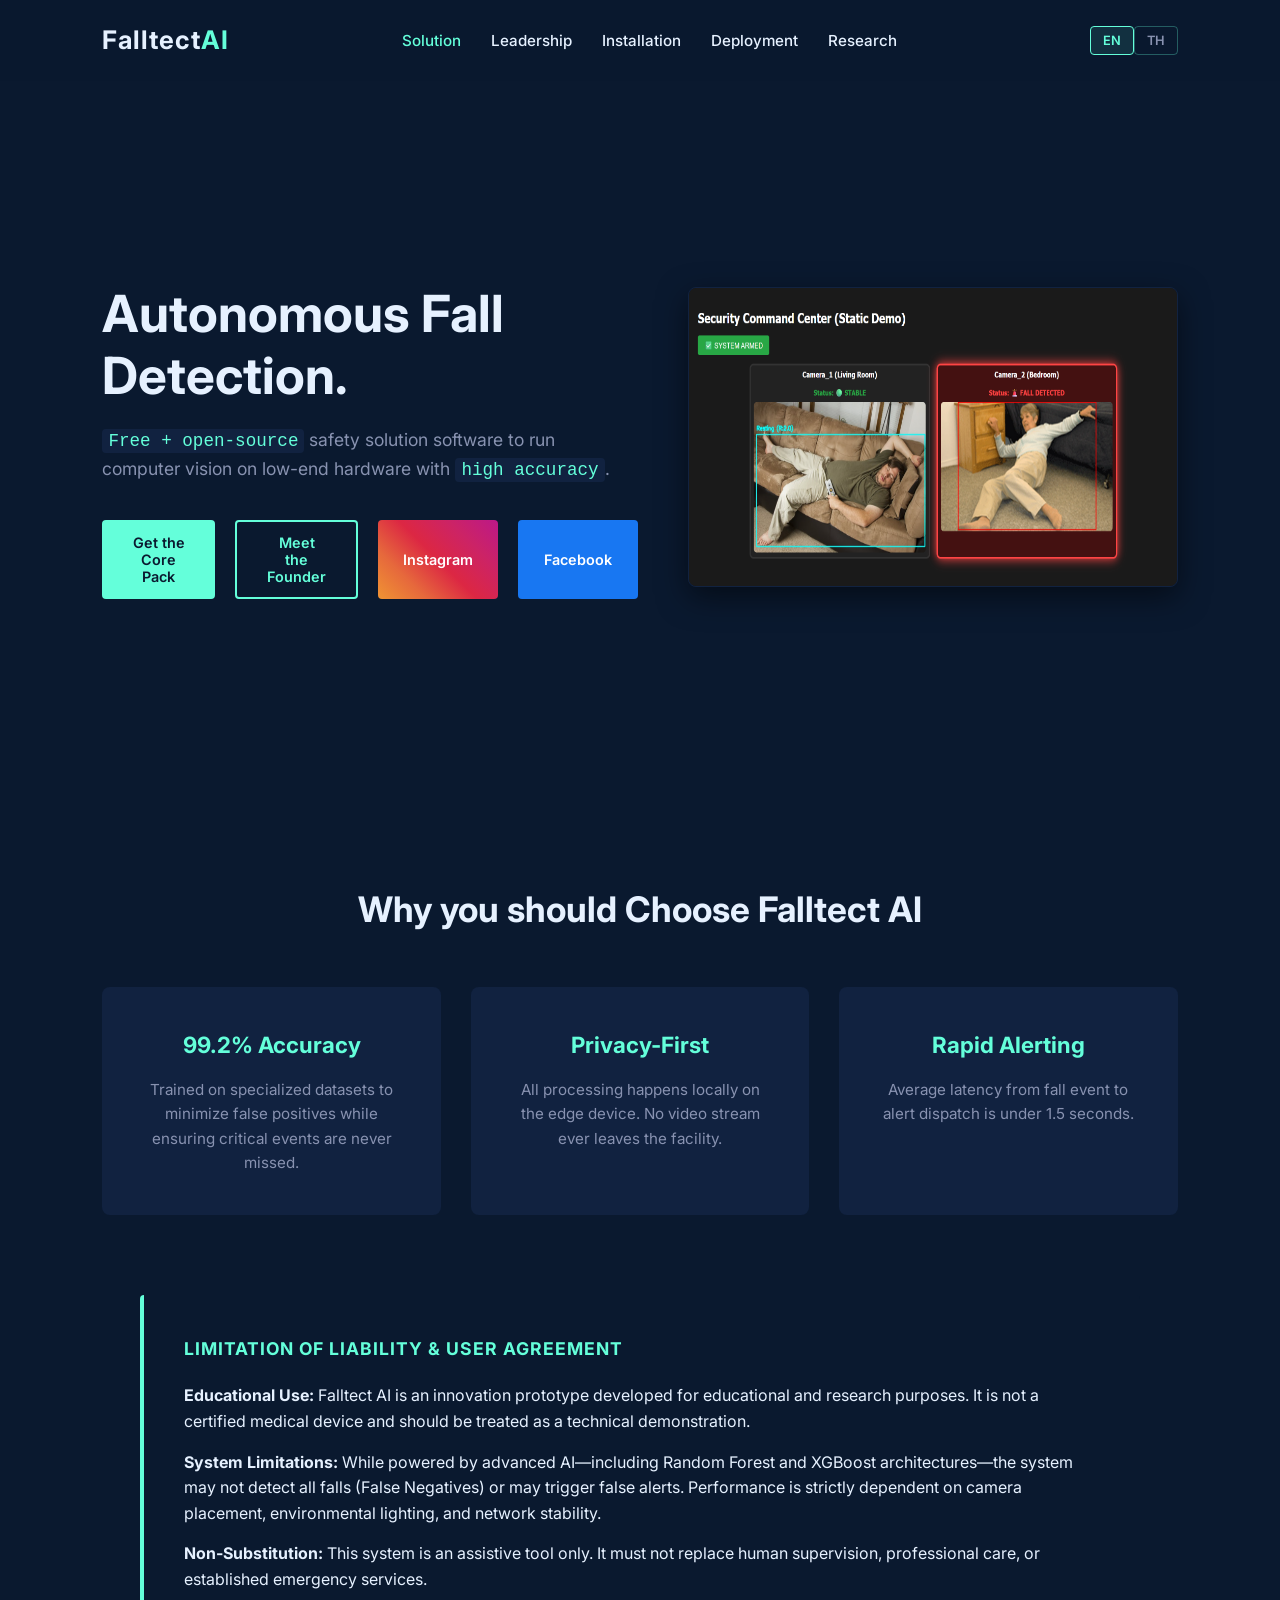
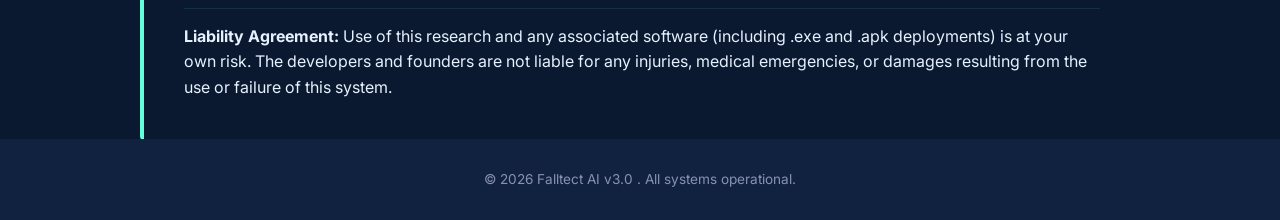
==== commit c346a8d0: "new pic/date fix" ====
--- a/index.html
+++ b/index.html
@@ -43,7 +43,7 @@
                 </div>
             </div>
             <div class="hero-image">
-                <img src="static/asset/fall detection for elderly people.png" alt="FallGuard AI Interface" width="600" height="300">
+                <img src="static/asset/alertexamplex2.png" alt="FallGuard AI Interface" width="600" height="300">
             </div>
         </section>
 
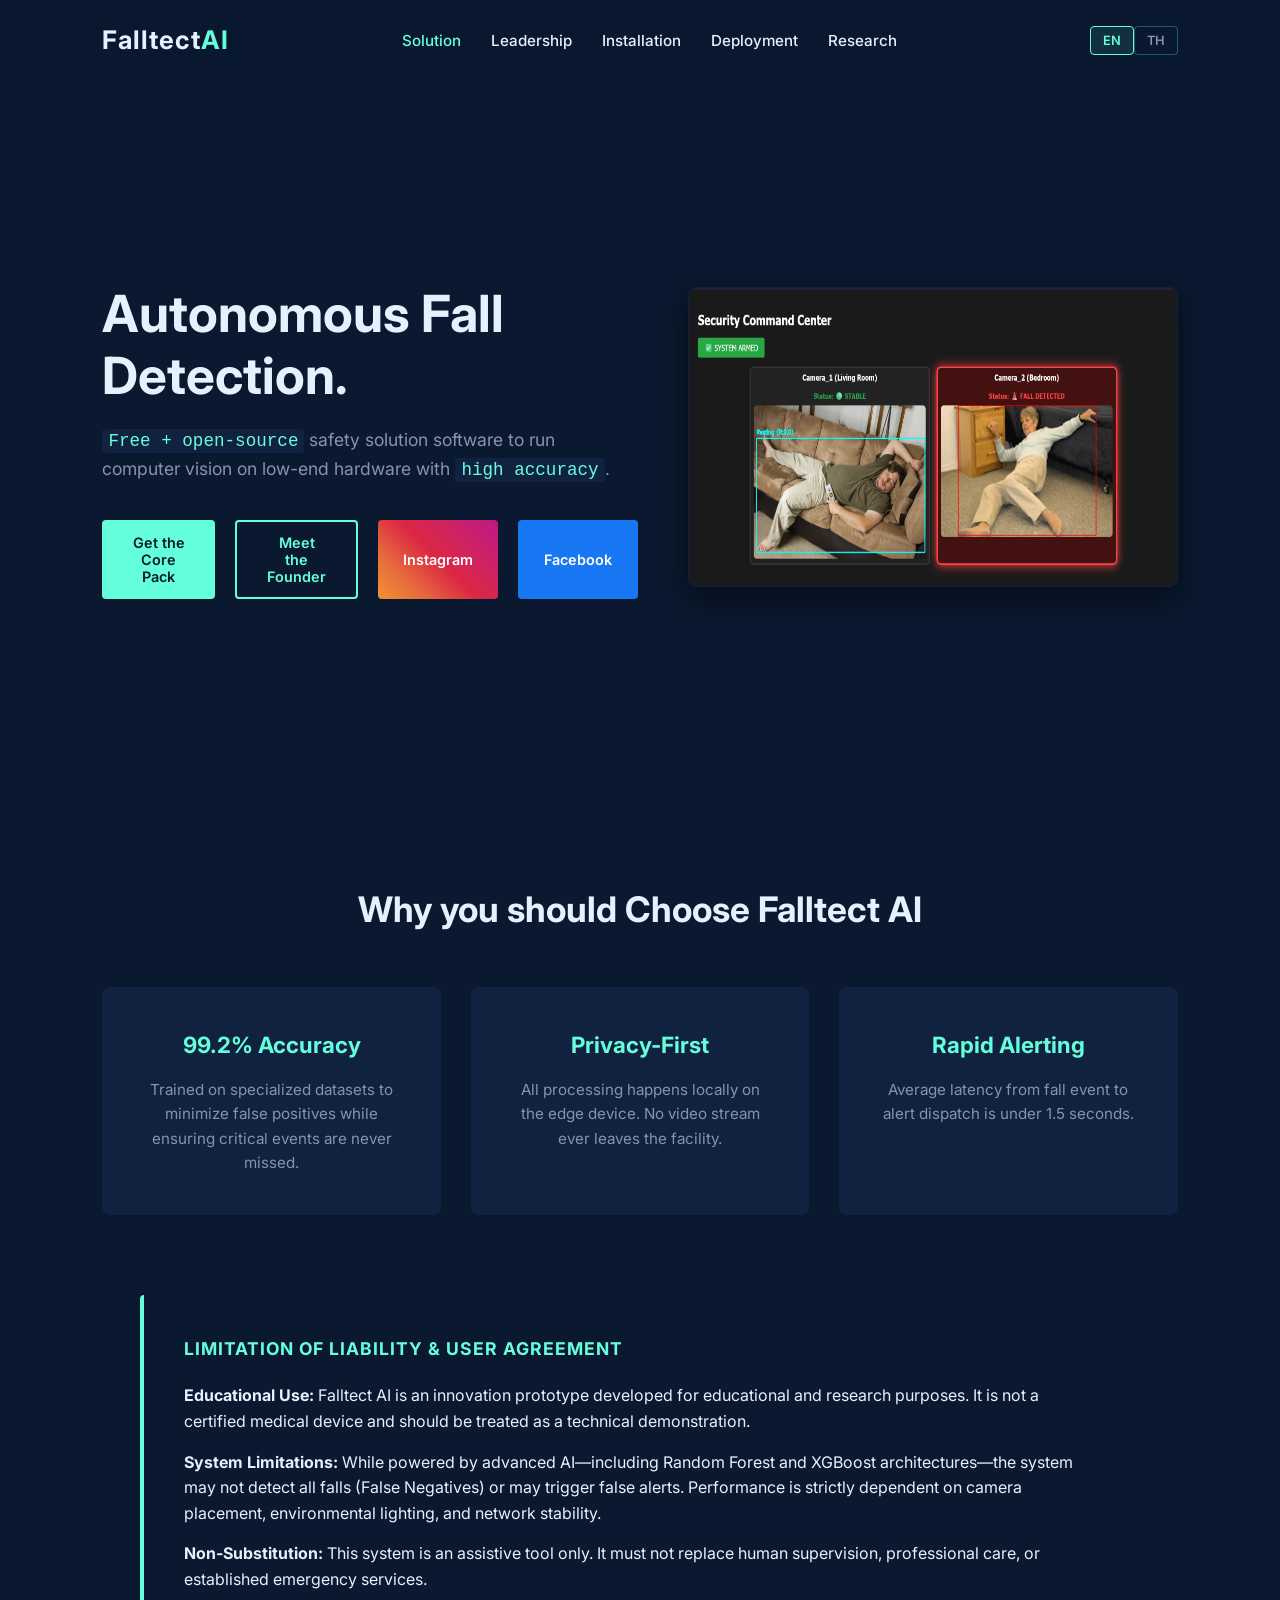
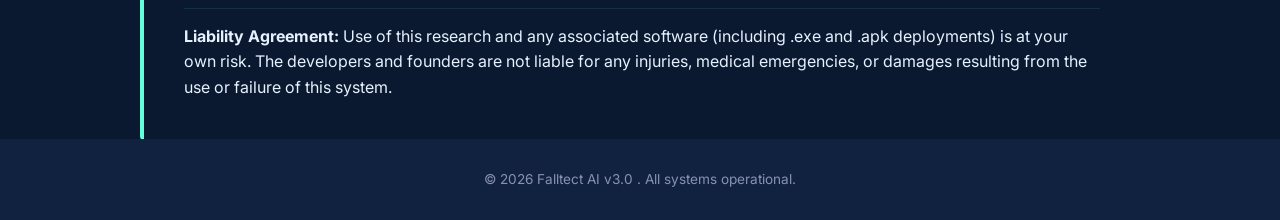
==== commit 7dca6cd2: "f you that is why" ====
--- a/index.html
+++ b/index.html
@@ -43,7 +43,7 @@
                 </div>
             </div>
             <div class="hero-image">
-                <img src="static/asset/alertexamplex2.png" alt="FallGuard AI Interface" width="600" height="300">
+                <img src="static/asset/alertexample.png" alt="FallGuard AI Interface" width="600" height="300">
             </div>
         </section>
 
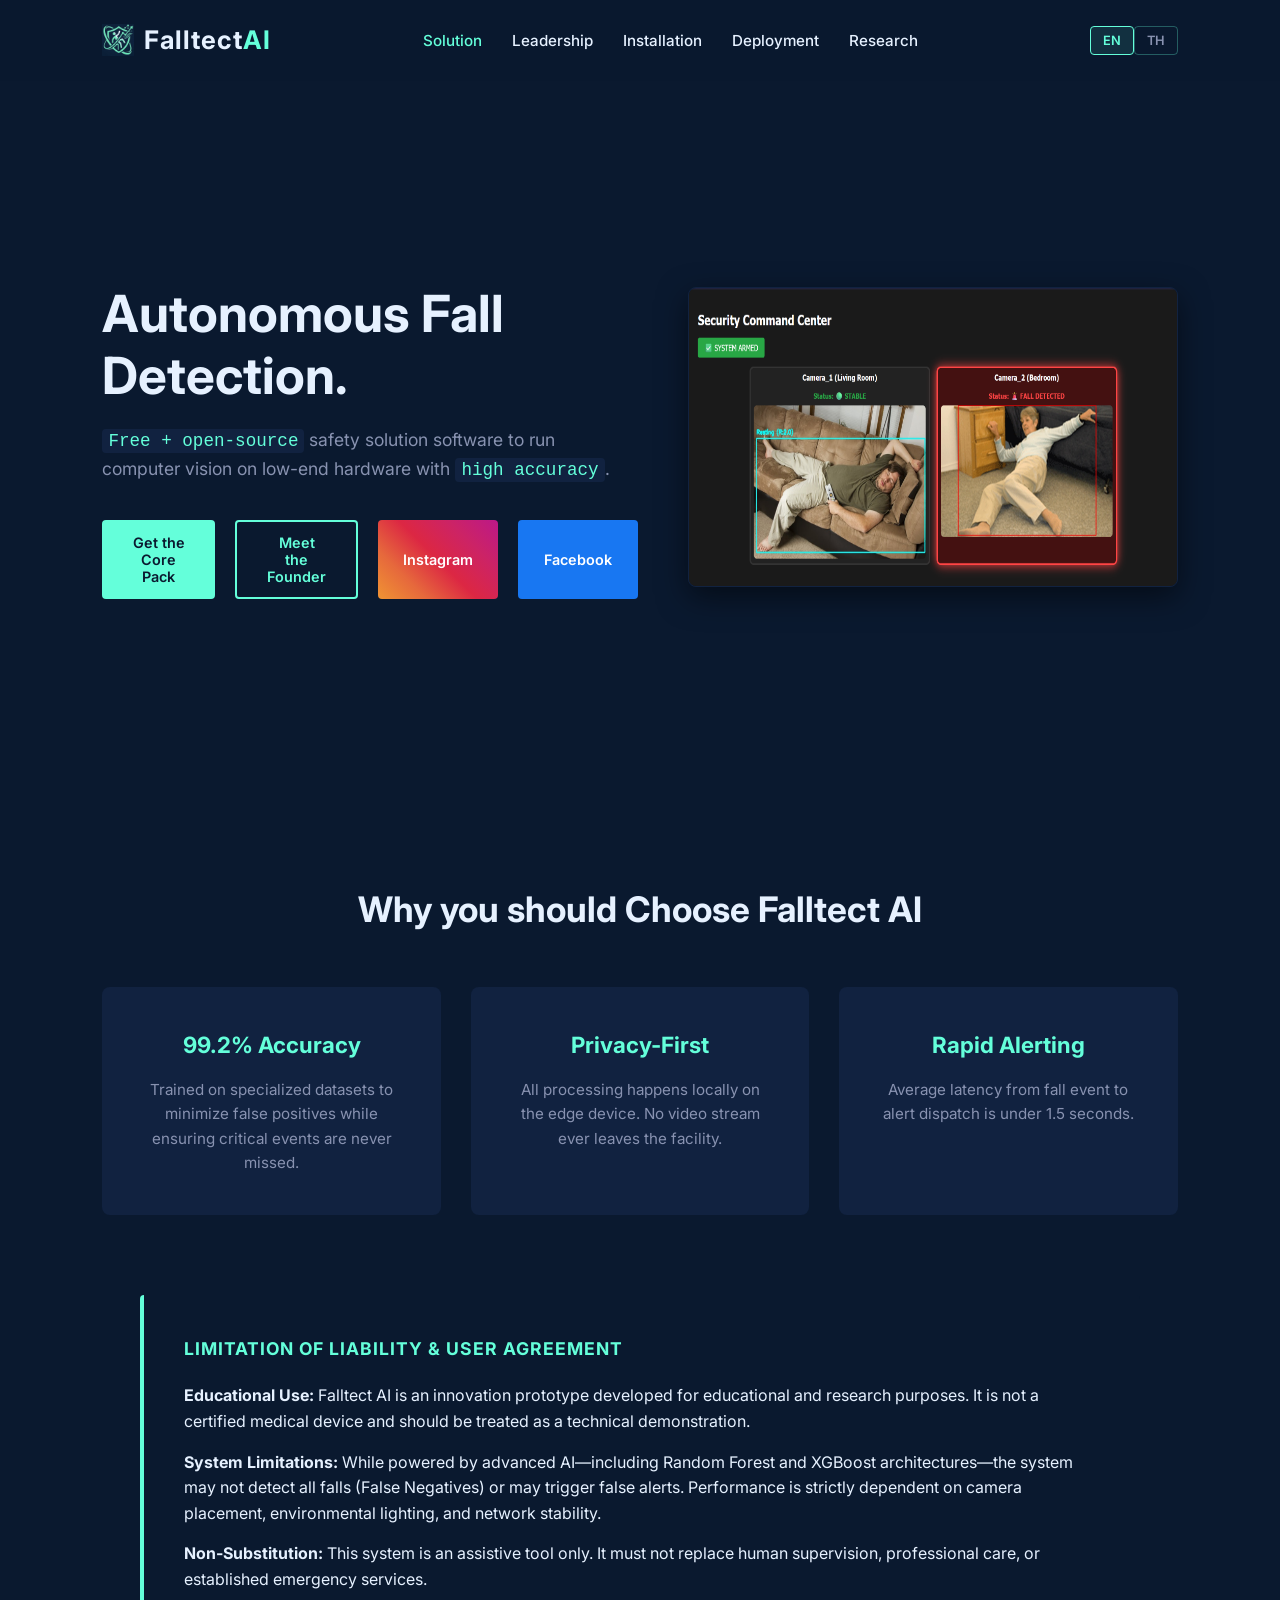
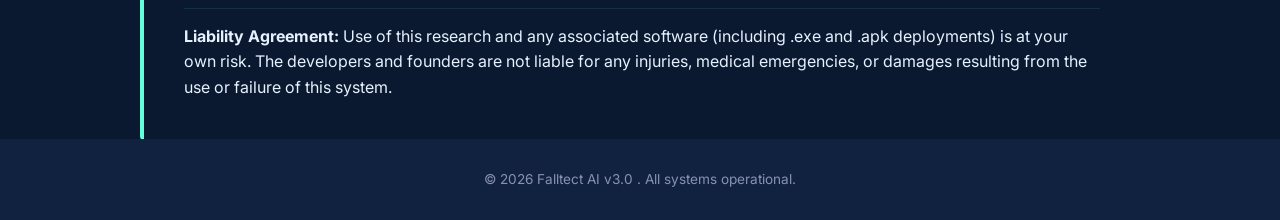
==== commit d7298853: "icons" ====
--- a/index.html
+++ b/index.html
@@ -6,10 +6,16 @@
     <title>Falltect AI | Non-Invasive Elderly Safety</title>
     <link rel="stylesheet" href="static/static.css">
     <link href="https://fonts.googleapis.com/css2?family=Inter:wght@400;600;700&display=swap" rel="stylesheet">
+    <link rel="icon" type="image/png" href="static/asset/coverimgnottofall.jpg">
+    <!-- Apple / Mobile Home Screen Icon -->
+    <link rel="apple-touch-icon" href="static/asset/coverimgnottofall.jpg">
 </head>
 <body>
     <nav>
-        <div class="logo">Falltect<span>AI</span></div>
+        <a href="index.html" class="logo-link" style="display: flex; align-items: center; gap: 10px; text-decoration: none;">
+            <img src="static/asset/coverimgnottofall.jpg" alt="Falltect AI Logo" style="height: 32px; width: auto;">
+            <div class="logo">Falltect<span>AI</span></div>
+        </a>
         <ul class="nav-links">
             <li><a href="index.html" class="active">Solution</a></li>
             <li><a href="bio.html">Leadership</a></li>
